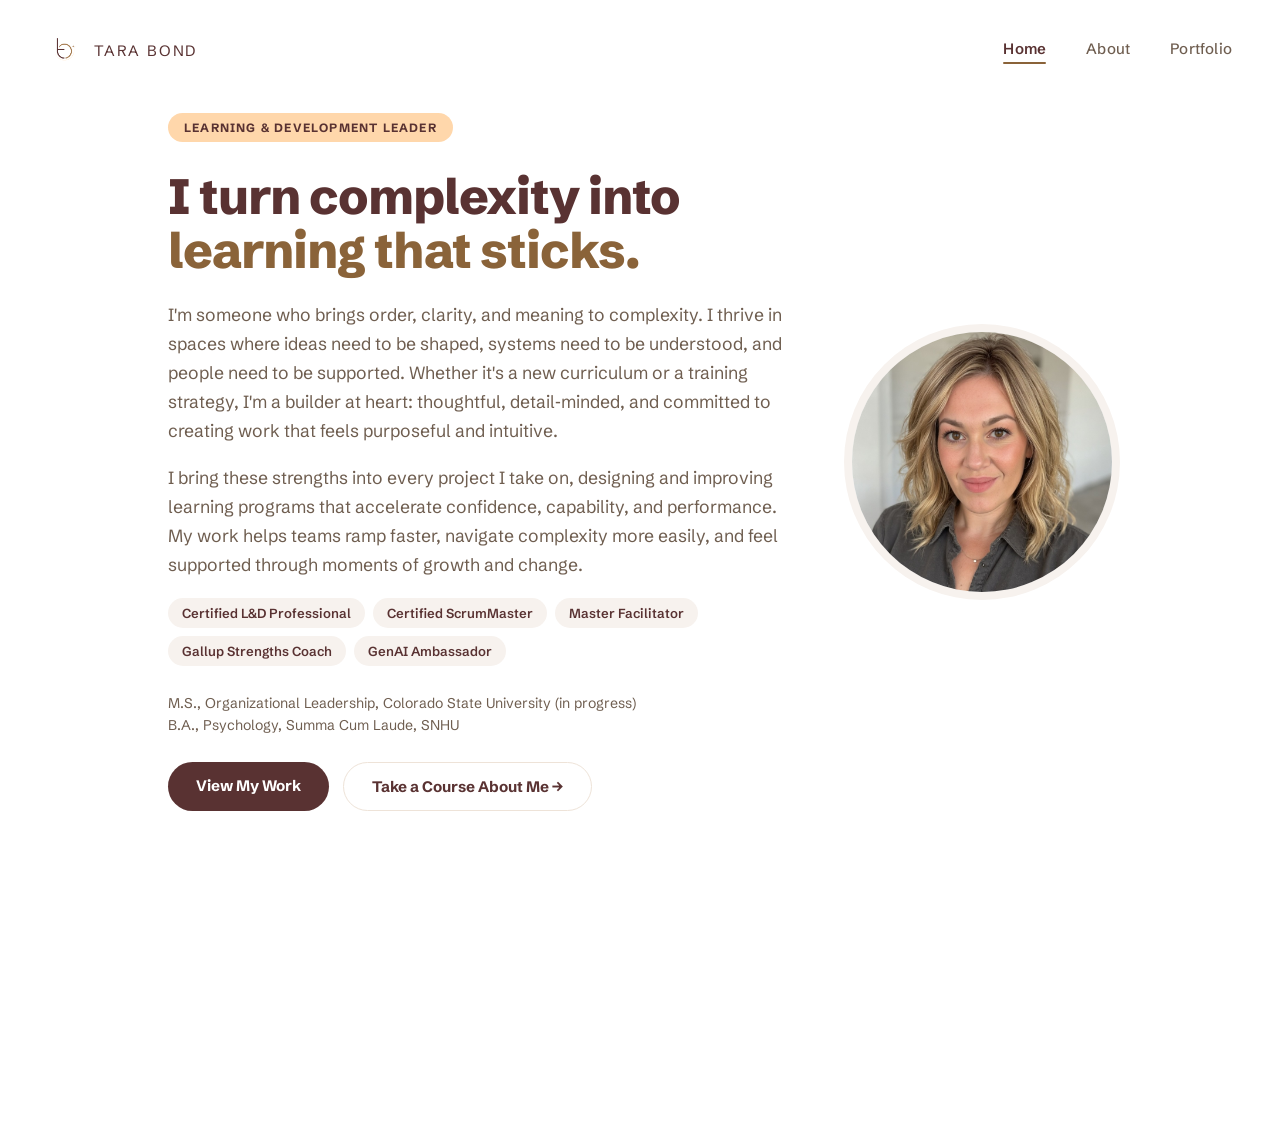
==== index.html @ bd8fede3 "Update index.html" ====
<!DOCTYPE html>
<html lang="en">
<head>
<meta charset="UTF-8">
<meta name="viewport" content="width=device-width, initial-scale=1.0">
<title>Tara Bond</title>
<meta property="og:title" content="Tara Bond — Learning & Development Leader">
<meta property="og:description" content="Portfolio site for Tara Bond, an L&D leader specializing in training management, enablement, and instructional design. Built from scratch with HTML and CSS.">
<meta property="og:image" content="https://taraneh-code.github.io/tara-headshot.jpeg">
<meta property="og:url" content="https://taraneh-code.github.io/">
<meta property="og:type" content="website">
<meta name="twitter:card" content="summary_large_image">
<meta name="twitter:title" content="Tara Bond — Learning & Development Leader">
<meta name="twitter:description" content="Portfolio site for Tara Bond, an L&D leader specializing in training management, enablement, and instructional design.">
<meta name="twitter:image" content="https://taraneh-code.github.io/tara-headshot.jpeg">
<link rel="preconnect" href="https://fonts.googleapis.com">
<link rel="preconnect" href="https://fonts.gstatic.com" crossorigin>
<link href="https://fonts.googleapis.com/css2?family=Schibsted+Grotesk:ital,wght@0,400..900;1,400..900&family=Instrument+Serif:ital@0;1&display=swap" rel="stylesheet">
<style>
  :root {
    --maroon: #593232;
    --tan: #8a6339;
    --cream: #f7f2ee;
    --blush: #ffd7ab;
    --paper: #ffffff;
    --text: #2b2320;
    --muted: #6f5e50;
    --border: #eee3d8;
  }

  * { box-sizing: border-box; }

  html, body {
    margin: 0;
    height: 100%;
    font-family: 'Schibsted Grotesk', Arial, sans-serif;
    background: var(--paper);
    color: var(--text);
    -webkit-font-smoothing: antialiased;
    overflow-x: hidden;
  }

  a { text-decoration: none; color: inherit; }

  /* Nav */
  nav {
    display: flex;
    align-items: center;
    justify-content: space-between;
    padding: 32px 48px;
  }
  nav .name {
    font-family: 'Schibsted Grotesk', Arial, sans-serif;
    font-weight: 400;
    font-size: 15px;
    letter-spacing: 1.8px;
    text-transform: uppercase;
    color: var(--maroon);
  }
  nav .links {
    display: flex;
    gap: 40px;
  }
  nav .links a {
    font-size: 15px;
    font-weight: 500;
    letter-spacing: 0.2px;
    color: var(--muted);
    position: relative;
    padding-bottom: 4px;
  }
  nav .links a.active {
    color: var(--maroon);
    font-weight: 600;
  }
  nav .links a.active::after {
    content: '';
    position: absolute;
    left: 0; right: 0; bottom: -2px;
    height: 2px;
    background: var(--tan);
    border-radius: 2px;
  }
  nav .links a:hover { color: var(--maroon); }

  @media (max-width: 640px) {
    nav { padding: 24px 24px; flex-direction: column; gap: 18px; align-items: flex-start; }
    nav .links { gap: 22px; }
  }

  /* Hero */
  main.hero {
    min-height: calc(100vh - 96px);
    display: flex;
    align-items: center;
    justify-content: center;
    gap: 64px;
    max-width: 1040px;
    margin: 0 auto;
    padding: 0 48px 80px;
  }
  .hero-text { flex: 1; max-width: 620px; }
  .hero-photo {
    flex-shrink: 0;
    width: 260px;
    height: 260px;
    border-radius: 50%;
    overflow: hidden;
    box-shadow: 0 0 0 8px var(--cream);
  }
  .hero-photo img {
    width: 100%;
    height: 100%;
    object-fit: cover;
    display: block;
  }
  main.hero .eyebrow {
    display: inline-block;
    background: var(--blush);
    color: var(--maroon);
    font-size: 12px;
    font-weight: 700;
    letter-spacing: 1.2px;
    text-transform: uppercase;
    padding: 7px 16px;
    border-radius: 30px;
    margin-bottom: 28px;
  }
  main.hero h1 {
    font-size: 3.1em;
    font-weight: 800;
    line-height: 1.1;
    letter-spacing: -1px;
    color: var(--maroon);
    margin: 0 0 22px;
  }
  main.hero h1 span {
    color: var(--tan);
  }
  main.hero p.lede {
    font-size: 1.1em;
    line-height: 1.65;
    color: var(--muted);
    margin: 0 0 18px;
  }
  main.hero p.lede:last-of-type {
    margin: 0 0 36px;
  }
  .cred-pills {
    display: flex;
    flex-wrap: wrap;
    gap: 8px;
    margin: 0 0 28px;
  }
  .cred-pill {
    background: var(--cream);
    color: var(--maroon);
    font-size: 0.82em;
    font-weight: 600;
    padding: 7px 14px;
    border-radius: 20px;
  }

  main.hero .cta-row {
    display: flex;
    gap: 14px;
    flex-wrap: wrap;
  }
  .btn {
    display: inline-block;
    padding: 14px 28px;
    border-radius: 30px;
    font-weight: 700;
    font-size: 0.95em;
    transition: opacity 0.15s, transform 0.15s;
  }
  .btn.primary {
    background: var(--maroon);
    color: white;
  }
  .btn.primary:hover { opacity: 0.88; transform: translateY(-1px); }
  .btn.secondary {
    background: transparent;
    color: var(--maroon);
    border: 1.5px solid var(--border);
  }
  .btn.secondary:hover { background: var(--cream); }

  @media (max-width: 780px) {
    main.hero { flex-direction: column-reverse; gap: 36px; padding: 40px 24px 60px; min-height: auto; }
    .hero-photo { width: 180px; height: 180px; }
    main.hero h1 { font-size: 2.3em; }
  }

  footer {
    text-align: center;
    color: var(--muted);
    font-size: 0.85em;
    padding: 24px 20px 40px;
  }
  footer a { font-weight: 600; color: var(--tan); }
  .connect-footer {
    text-align: center;
    padding: 50px 20px 20px;
  }
  .connect-footer h3 {
    font-size: 11px;
    text-transform: uppercase;
    letter-spacing: 1.6px;
    color: var(--tan);
    font-weight: 700;
    margin: 0 0 18px;
  }
  .connect-links {
    display: flex;
    justify-content: center;
    gap: 16px;
    flex-wrap: wrap;
  }
  .connect-link {
    display: inline-flex;
    align-items: center;
    gap: 8px;
    background: var(--cream);
    color: var(--maroon);
    font-size: 0.92em;
    font-weight: 600;
    padding: 10px 20px;
    border-radius: 24px;
    transition: opacity 0.15s, transform 0.15s;
  }
  .connect-link:hover { opacity: 0.85; transform: translateY(-1px); }
  .connect-link svg { flex-shrink: 0; }

  footer.credit {
    text-align: center;
    color: var(--muted);
    font-size: 0.85em;
    padding: 24px 20px 40px;
  }
  footer.credit a { font-weight: 600; color: var(--tan); }
</style>
</head>
<body>

<nav>
  <div style="display:flex; align-items:center; gap:10px;">
    <img src="logo.png" alt="Tara Bond logo" style="height:36px; width:auto; display:block;">
    <div class="name">Tara Bond</div>
  </div>
  <div class="links">
    <a href="index.html" class="active">Home</a>
    <a href="about.html">About</a>
    <a href="portfolio.html">Portfolio</a>
  </div>
</nav>

<main class="hero">
  <div class="hero-text">
    <span class="eyebrow">Learning &amp; Development Leader</span>
    <h1>I turn complexity into <span>learning that sticks.</span></h1>
    <p class="lede">I'm someone who brings order, clarity, and meaning to complexity. I thrive in spaces where ideas need to be shaped, systems need to be understood, and people need to be supported. Whether it's a new curriculum or a training strategy, I'm a builder at heart: thoughtful, detail&#8209;minded, and committed to creating work that feels purposeful and intuitive.</p>
    <p class="lede">I bring these strengths into every project I take on, designing and improving learning programs that accelerate confidence, capability, and performance. My work helps teams ramp faster, navigate complexity more easily, and feel supported through moments of growth and change.</p>
    <div class="cred-pills">
      <span class="cred-pill">Certified L&amp;D Professional</span>
      <span class="cred-pill">Certified ScrumMaster</span>
      <span class="cred-pill">Master Facilitator</span>
      <span class="cred-pill">Gallup Strengths Coach</span>
      <span class="cred-pill">GenAI Ambassador</span>
    </div>
    <p style="font-size: 0.88em; color: var(--muted); margin: 0 0 4px;">M.S., Organizational Leadership, Colorado State University (in progress)</p>
    <p style="font-size: 0.88em; color: var(--muted); margin: 0 0 28px;">B.A., Psychology, Summa Cum Laude, SNHU</p>
    <div class="cta-row">
      <a href="portfolio.html" class="btn primary">View My Work</a>
      <a href="about.html" class="btn secondary">Take a Course About Me →</a>
    </div>
  </div>
  <div class="hero-photo">
    <img src="tara-headshot.jpeg" alt="Tara Bond">
  </div>
</main>

<div class="connect-footer">
  <h3>Let's Connect</h3>
  <div class="connect-links">
    <a href="https://www.linkedin.com/in/taraneh-tara-bond" target="_blank" class="connect-link">
      <svg width="16" height="16" viewBox="0 0 24 24" fill="currentColor"><path d="M20.45 20.45h-3.55v-5.57c0-1.33-.02-3.03-1.85-3.03-1.85 0-2.14 1.45-2.14 2.94v5.66H9.36V9h3.41v1.56h.05c.47-.9 1.63-1.85 3.36-1.85 3.6 0 4.27 2.37 4.27 5.45v6.29zM5.34 7.43a2.06 2.06 0 1 1 0-4.12 2.06 2.06 0 0 1 0 4.12zM7.12 20.45H3.56V9h3.56v11.45z"/></svg>
      LinkedIn
    </a>
    <a href="mailto:bondtaraneh@gmail.com" class="connect-link">
      <svg width="16" height="16" viewBox="0 0 24 24" fill="currentColor"><path d="M2 5.5A2.5 2.5 0 0 1 4.5 3h15A2.5 2.5 0 0 1 22 5.5v13a2.5 2.5 0 0 1-2.5 2.5h-15A2.5 2.5 0 0 1 2 18.5v-13zm2.2.3 7.8 6.1 7.8-6.1H4.2zM20 7.4l-8 6.27L4 7.4v11.1c0 .28.22.5.5.5h15c.28 0 .5-.22.5-.5V7.4z"/></svg>
      Email
    </a>
  </div>
</div>

<footer class="credit">
  Built from scratch with HTML &amp; CSS &nbsp;·&nbsp; <a href="https://github.com/taraneh-code" target="_blank">View source on GitHub</a>
</footer>

</body>
</html>
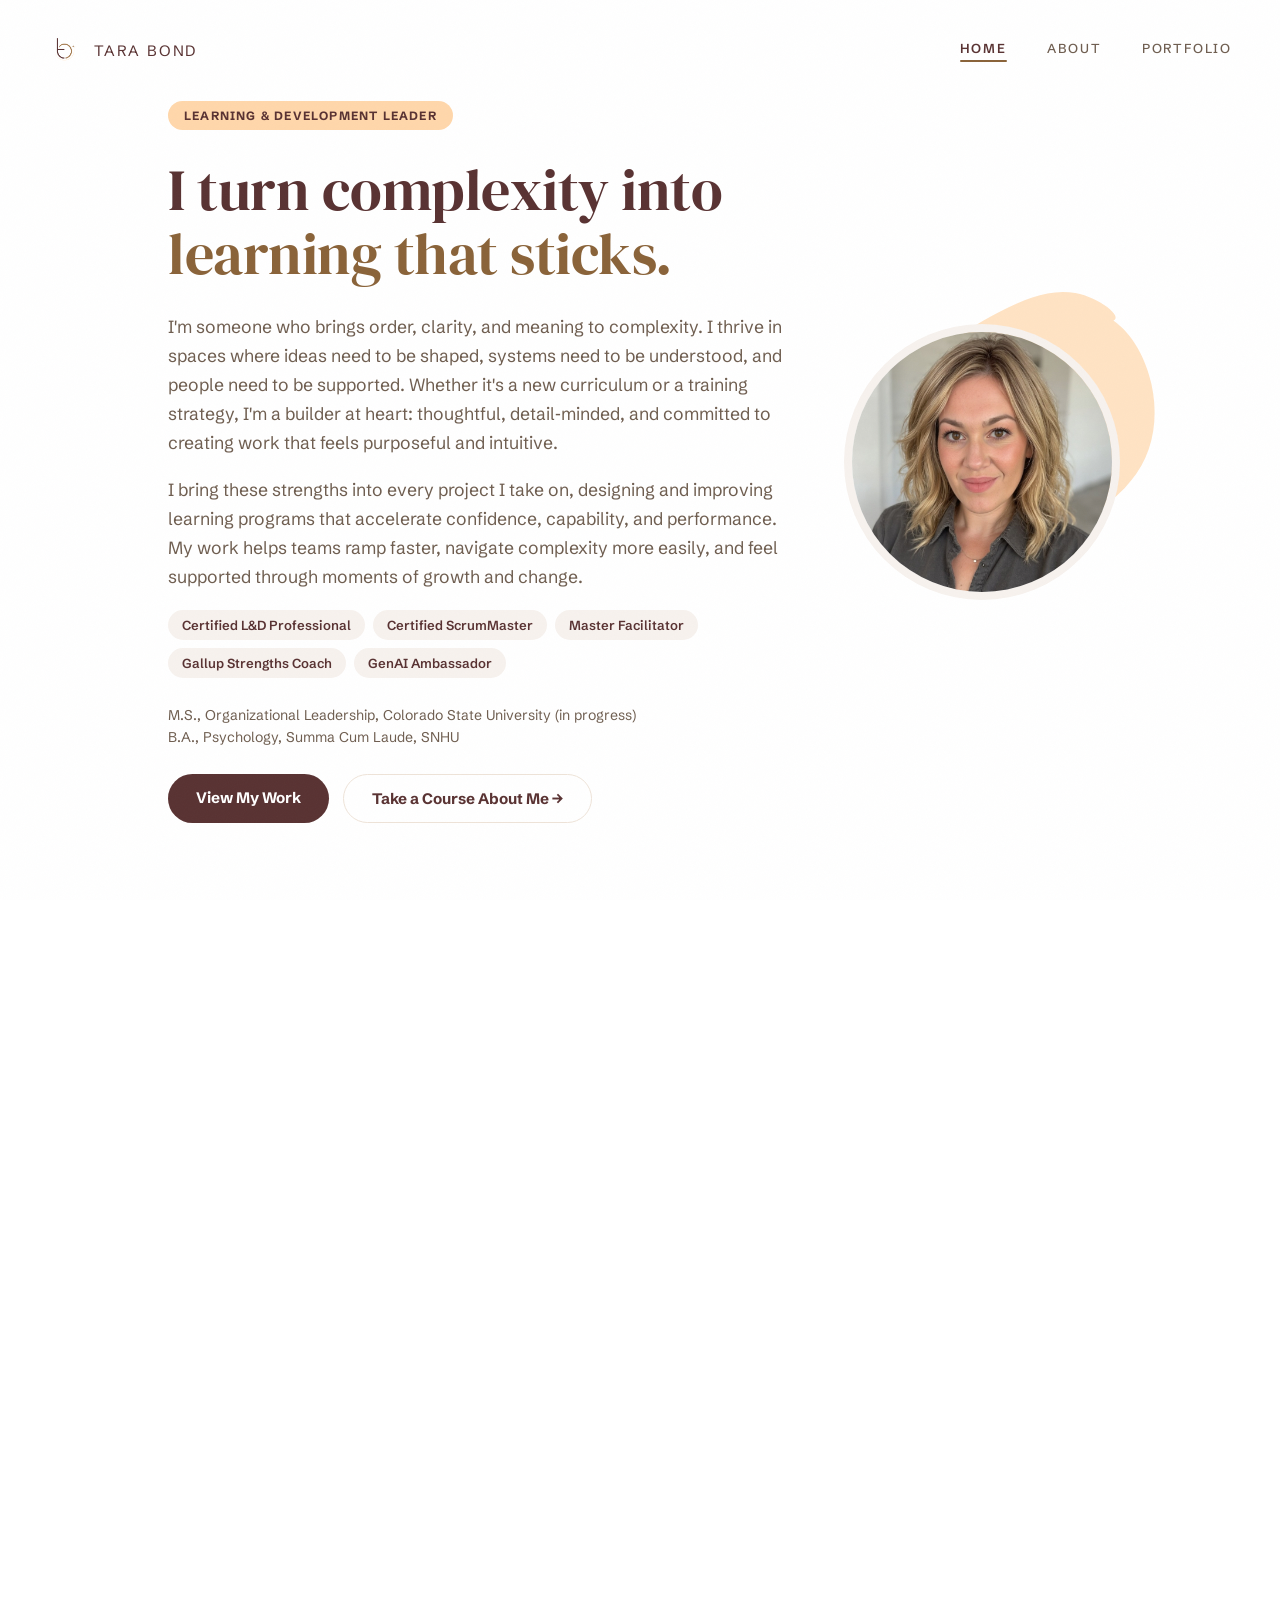
==== commit fc08fc6a: "Update index.html" ====
--- a/index.html
+++ b/index.html
@@ -3,6 +3,8 @@
 <head>
 <meta charset="UTF-8">
 <meta name="viewport" content="width=device-width, initial-scale=1.0">
+<link rel="icon" type="image/png" href="logo.png">
+<meta name="theme-color" content="#593232">
 <title>Tara Bond</title>
 <meta property="og:title" content="Tara Bond — Learning & Development Leader">
 <meta property="og:description" content="Portfolio site for Tara Bond, an L&D leader specializing in training management, enablement, and instructional design. Built from scratch with HTML and CSS.">
@@ -15,7 +17,7 @@
 <meta name="twitter:image" content="https://taraneh-code.github.io/tara-headshot.jpeg">
 <link rel="preconnect" href="https://fonts.googleapis.com">
 <link rel="preconnect" href="https://fonts.gstatic.com" crossorigin>
-<link href="https://fonts.googleapis.com/css2?family=Schibsted+Grotesk:ital,wght@0,400..900;1,400..900&family=Instrument+Serif:ital@0;1&display=swap" rel="stylesheet">
+<link href="https://fonts.googleapis.com/css2?family=Schibsted+Grotesk:ital,wght@0,400..900;1,400..900&family=DM+Serif+Display:ital@0;1&family=Lora:ital,wght@0,400..700;1,400..700&display=swap" rel="stylesheet">
 <style>
   :root {
     --maroon: #593232;
@@ -42,6 +44,51 @@
 
   a { text-decoration: none; color: inherit; }
 
+  ::selection {
+    background: var(--blush);
+    color: var(--maroon);
+  }
+
+  ::-webkit-scrollbar { width: 10px; }
+  ::-webkit-scrollbar-track { background: var(--cream); }
+  ::-webkit-scrollbar-thumb { background: var(--tan); border-radius: 10px; border: 2px solid var(--cream); }
+  * { scrollbar-color: var(--tan) var(--cream); scrollbar-width: thin; }
+
+  body::before {
+    content: '';
+    position: fixed;
+    inset: 0;
+    pointer-events: none;
+    z-index: 9999;
+    opacity: 0.025;
+    background-image: url("data:image/svg+xml,%3Csvg xmlns='http://www.w3.org/2000/svg' width='120' height='120'%3E%3Cfilter id='n'%3E%3CfeTurbulence type='fractalNoise' baseFrequency='0.9' numOctaves='2' stitchTiles='stitch'/%3E%3C/filter%3E%3Crect width='100%25' height='100%25' filter='url(%23n)'/%3E%3C/svg%3E");
+  }
+
+  @keyframes fadeUpIn {
+    from { opacity: 0; transform: translateY(14px); }
+    to { opacity: 1; transform: translateY(0); }
+  }
+  .stagger-1, .stagger-2, .stagger-3, .stagger-4, .stagger-5, .stagger-6 {
+    opacity: 0;
+    animation: fadeUpIn 0.7s ease forwards;
+  }
+  .stagger-1 { animation-delay: 0.05s; }
+  .stagger-2 { animation-delay: 0.15s; }
+  .stagger-3 { animation-delay: 0.25s; }
+  .stagger-4 { animation-delay: 0.35s; }
+  .stagger-5 { animation-delay: 0.45s; }
+  .stagger-6 { animation-delay: 0.3s; }
+
+  .reveal {
+    opacity: 0;
+    transform: translateY(16px);
+    transition: opacity 0.7s ease, transform 0.7s ease;
+  }
+  .reveal.visible {
+    opacity: 1;
+    transform: translateY(0);
+  }
+
   /* Nav */
   nav {
     display: flex;
@@ -62,9 +109,10 @@
     gap: 40px;
   }
   nav .links a {
-    font-size: 15px;
+    font-size: 13px;
     font-weight: 500;
-    letter-spacing: 0.2px;
+    letter-spacing: 1.8px;
+    text-transform: uppercase;
     color: var(--muted);
     position: relative;
     padding-bottom: 4px;
@@ -99,14 +147,29 @@
     margin: 0 auto;
     padding: 0 48px 80px;
   }
-  .hero-text { flex: 1; max-width: 620px; }
-  .hero-photo {
+  .hero-text { flex: 1; max-width: 660px; }
+  .hero-photo-wrap {
+    position: relative;
     flex-shrink: 0;
     width: 260px;
     height: 260px;
+  }
+  .hero-photo-blob {
+    position: absolute;
+    top: -70px;
+    right: -90px;
+    width: 320px;
+    height: 320px;
+    z-index: 0;
+  }
+  .hero-photo {
+    position: relative;
+    width: 100%;
+    height: 100%;
     border-radius: 50%;
     overflow: hidden;
     box-shadow: 0 0 0 8px var(--cream);
+    z-index: 1;
   }
   .hero-photo img {
     width: 100%;
@@ -127,15 +190,21 @@
     margin-bottom: 28px;
   }
   main.hero h1 {
-    font-size: 3.1em;
-    font-weight: 800;
-    line-height: 1.1;
-    letter-spacing: -1px;
-    color: var(--maroon);
-    margin: 0 0 22px;
+    font-family: 'DM Serif Display', Georgia, serif;
+    font-size: 3.6em;
+    font-weight: 400;
+    line-height: 1.12;
+    letter-spacing: -0.5px;
+    color: var(--maroon);
+    margin: 0 0 26px;
+    white-space: normal;
   }
   main.hero h1 span {
     color: var(--tan);
+  }
+  main.hero h1 .nowrap-line {
+    white-space: nowrap;
+    color: var(--maroon);
   }
   main.hero p.lede {
     font-size: 1.1em;
@@ -188,8 +257,10 @@
 
   @media (max-width: 780px) {
     main.hero { flex-direction: column-reverse; gap: 36px; padding: 40px 24px 60px; min-height: auto; }
-    .hero-photo { width: 180px; height: 180px; }
-    main.hero h1 { font-size: 2.3em; }
+    .hero-photo-wrap { width: 180px; height: 180px; }
+    .hero-photo-blob { width: 200px; height: 200px; top: -40px; right: -50px; }
+    main.hero h1 { font-size: 2.4em; }
+    main.hero h1 .nowrap-line { white-space: normal; }
   }
 
   footer {
@@ -199,11 +270,114 @@
     padding: 24px 20px 40px;
   }
   footer a { font-weight: 600; color: var(--tan); }
+  .testimonials {
+    max-width: 620px;
+    margin: 0 auto;
+    padding: 50px 32px 90px;
+    text-align: center;
+    position: relative;
+  }
+  .t-bg-blob {
+    position: absolute;
+    width: 260px;
+    height: 260px;
+    top: -20px;
+    left: -40px;
+    z-index: 0;
+    transition: width 0.5s ease, height 0.5s ease, top 0.5s ease, left 0.5s ease, transform 0.5s ease;
+  }
+  .t-bg-blob path {
+    transition: fill 0.5s ease, opacity 0.5s ease;
+  }
+  .t-panel {
+    position: relative;
+    background: var(--paper);
+    border-radius: 20px;
+    padding: 56px 48px;
+    box-shadow: 0 16px 40px rgba(89, 50, 50, 0.14), 0 4px 12px rgba(89, 50, 50, 0.08);
+    transform: rotate(-1.2deg);
+    transition: transform 0.5s ease;
+    z-index: 1;
+  }
+  .t-sparkle {
+    position: absolute;
+    width: 26px;
+    height: 26px;
+  }
+  .t-sparkle.tl { top: 20px; left: 24px; }
+  .t-sparkle.br { bottom: 20px; right: 24px; }
+  .testimonials .kicker-t {
+    font-family: 'DM Serif Display', Georgia, serif;
+    font-style: italic;
+    font-size: 1.7em;
+    color: var(--maroon);
+    font-weight: 400;
+    margin: 0 0 22px;
+  }
+  .t-quote {
+    font-family: 'Schibsted Grotesk', Arial, sans-serif;
+    font-style: normal;
+    font-weight: 400;
+    font-size: 1.08em;
+    line-height: 1.7;
+    color: var(--text);
+    margin: 0 0 30px;
+  }
+  .t-name-badge {
+    display: inline-block;
+    border: 1.5px solid var(--tan);
+    border-radius: 30px;
+    padding: 9px 24px;
+  }
+  .t-name {
+    font-family: 'DM Serif Display', Georgia, serif;
+    font-style: italic;
+    font-size: 1.05em;
+    color: var(--maroon);
+  }
+  .t-role {
+    display: block;
+    color: var(--muted);
+    font-size: 0.76em;
+    font-family: 'Schibsted Grotesk', Arial, sans-serif;
+    font-style: normal;
+    margin-top: 1px;
+  }
+  .t-nav {
+    display: flex;
+    align-items: center;
+    justify-content: center;
+    gap: 28px;
+    margin-top: 26px;
+  }
+  .t-arrow {
+    background: none;
+    border: none;
+    color: var(--muted);
+    cursor: pointer;
+    font-size: 0.85em;
+    font-weight: 600;
+    font-family: 'Schibsted Grotesk', Arial, sans-serif;
+    letter-spacing: 0.4px;
+    transition: color 0.15s;
+    padding: 4px 0;
+  }
+  .t-arrow:hover { color: var(--maroon); }
+
+  @media (max-width: 700px) {
+    .testimonials { padding: 20px 24px 50px; }
+    .t-panel { padding: 44px 24px; }
+    .t-bg-blob { width: 180px; height: 180px; top: -10px; left: -20px; }
+    .kicker-t { font-size: 1.4em; }
+    .t-quote { font-size: 1em; }
+    .t-sparkle { width: 18px; height: 18px; }
+  }
+
   .connect-footer {
     text-align: center;
     padding: 50px 20px 20px;
   }
-  .connect-footer h3 {
+  .connect-footer h2 {
     font-size: 11px;
     text-transform: uppercase;
     letter-spacing: 1.6px;
@@ -257,31 +431,61 @@
 
 <main class="hero">
   <div class="hero-text">
-    <span class="eyebrow">Learning &amp; Development Leader</span>
-    <h1>I turn complexity into <span>learning that sticks.</span></h1>
-    <p class="lede">I'm someone who brings order, clarity, and meaning to complexity. I thrive in spaces where ideas need to be shaped, systems need to be understood, and people need to be supported. Whether it's a new curriculum or a training strategy, I'm a builder at heart: thoughtful, detail&#8209;minded, and committed to creating work that feels purposeful and intuitive.</p>
-    <p class="lede">I bring these strengths into every project I take on, designing and improving learning programs that accelerate confidence, capability, and performance. My work helps teams ramp faster, navigate complexity more easily, and feel supported through moments of growth and change.</p>
-    <div class="cred-pills">
+    <span class="eyebrow stagger-1">Learning &amp; Development Leader</span>
+    <h1 class="stagger-2"><span class="nowrap-line">I turn complexity into</span><br><span>learning that sticks.</span></h1>
+    <p class="lede stagger-3">I'm someone who brings order, clarity, and meaning to complexity. I thrive in spaces where ideas need to be shaped, systems need to be understood, and people need to be supported. Whether it's a new curriculum or a training strategy, I'm a builder at heart: thoughtful, detail&#8209;minded, and committed to creating work that feels purposeful and intuitive.</p>
+    <p class="lede" style="opacity:0; animation: fadeUpIn 0.7s ease forwards; animation-delay: 0.32s;">I bring these strengths into every project I take on, designing and improving learning programs that accelerate confidence, capability, and performance. My work helps teams ramp faster, navigate complexity more easily, and feel supported through moments of growth and change.</p>
+    <div class="cred-pills stagger-4">
       <span class="cred-pill">Certified L&amp;D Professional</span>
       <span class="cred-pill">Certified ScrumMaster</span>
       <span class="cred-pill">Master Facilitator</span>
       <span class="cred-pill">Gallup Strengths Coach</span>
       <span class="cred-pill">GenAI Ambassador</span>
     </div>
-    <p style="font-size: 0.88em; color: var(--muted); margin: 0 0 4px;">M.S., Organizational Leadership, Colorado State University (in progress)</p>
-    <p style="font-size: 0.88em; color: var(--muted); margin: 0 0 28px;">B.A., Psychology, Summa Cum Laude, SNHU</p>
-    <div class="cta-row">
+    <p class="stagger-4" style="font-size: 0.88em; color: var(--muted); margin: 0 0 4px;">M.S., Organizational Leadership, Colorado State University (in progress)</p>
+    <p class="stagger-4" style="font-size: 0.88em; color: var(--muted); margin: 0 0 28px;">B.A., Psychology, Summa Cum Laude, SNHU</p>
+    <div class="cta-row stagger-5">
       <a href="portfolio.html" class="btn primary">View My Work</a>
       <a href="about.html" class="btn secondary">Take a Course About Me →</a>
     </div>
   </div>
-  <div class="hero-photo">
-    <img src="tara-headshot.jpeg" alt="Tara Bond">
+  <div class="hero-photo-wrap stagger-6">
+    <svg class="hero-photo-blob" viewBox="0 0 200 200" xmlns="http://www.w3.org/2000/svg">
+      <path fill="#ffd7ab" opacity="0.7" d="M44.6,-63.4C56.9,-54.7,64.9,-39.5,68.4,-23.7C71.9,-7.9,70.9,8.5,64.6,22.4C58.3,36.3,46.7,47.7,33.1,56.8C19.5,65.9,3.9,72.7,-12.8,73.2C-29.5,73.7,-47.3,67.9,-58.9,56.1C-70.5,44.3,-75.9,26.5,-76.8,8.9C-77.7,-8.7,-74.1,-26.1,-64.8,-39.4C-55.5,-52.7,-40.5,-61.9,-25.2,-69.6C-9.9,-77.3,5.7,-83.5,20.9,-80.6C36.1,-77.7,50.9,-65.7,44.6,-63.4Z" transform="translate(100 100)"/>
+    </svg>
+    <div class="hero-photo">
+      <img src="tara-headshot.jpeg" alt="Tara Bond">
+    </div>
   </div>
 </main>
 
-<div class="connect-footer">
-  <h3>Let's Connect</h3>
+<div class="testimonials reveal">
+  <svg class="t-bg-blob" id="t-blob-svg" viewBox="0 0 200 200" xmlns="http://www.w3.org/2000/svg">
+    <path id="t-blob-path" fill="#a67d51" opacity="0.3" d="M39.5,-56.3C51.3,-49.1,60.8,-37.6,65.6,-24.2C70.4,-10.8,70.5,4.5,65.9,18.1C61.3,31.7,52,43.6,40.1,52.4C28.2,61.2,13.7,66.9,-1.8,69.6C-17.3,72.3,-34.6,72,-47.8,64.1C-61,56.2,-70.1,40.7,-74.2,24.1C-78.3,7.5,-77.4,-10.2,-70.6,-24.8C-63.8,-39.4,-51.1,-50.9,-37.4,-58.1C-23.7,-65.3,-8.9,-68.2,3.9,-73.9C16.7,-79.6,27.7,-63.5,39.5,-56.3Z" transform="translate(100 100)"/>
+  </svg>
+  <div class="t-panel" id="t-panel">
+    <svg class="t-sparkle tl" viewBox="0 0 26 26" fill="none" xmlns="http://www.w3.org/2000/svg">
+      <path d="M13 0 L15.5 10.5 L26 13 L15.5 15.5 L13 26 L10.5 15.5 L0 13 L10.5 10.5 Z" fill="#593232"/>
+    </svg>
+    <svg class="t-sparkle br" viewBox="0 0 26 26" fill="none" xmlns="http://www.w3.org/2000/svg">
+      <path d="M13 0 L15.5 10.5 L26 13 L15.5 15.5 L13 26 L10.5 15.5 L0 13 L10.5 10.5 Z" fill="#593232"/>
+    </svg>
+    <div class="kicker-t">Kind Words</div>
+    <p class="t-quote" id="t-quote">"Her needs assessment work is the strongest I have seen. Her commitment to evidence results in learning experiences that are engaging, relevant, and effective. Tara's anchor will always be the learner."</p>
+    <div class="t-name-badge">
+      <span class="t-name" id="t-name">Chelsea Taylor
+        <span class="t-role" id="t-role">Director @ Visa</span>
+      </span>
+    </div>
+    <div class="t-nav">
+      <button class="t-arrow" onclick="prevT()">← Previous</button>
+      <button class="t-arrow" onclick="nextT()">Next →</button>
+    </div>
+  </div>
+</div>
+
+<div class="connect-footer reveal">
+  <h2>Let's Connect</h2>
   <div class="connect-links">
     <a href="https://www.linkedin.com/in/taraneh-tara-bond" target="_blank" class="connect-link">
       <svg width="16" height="16" viewBox="0 0 24 24" fill="currentColor"><path d="M20.45 20.45h-3.55v-5.57c0-1.33-.02-3.03-1.85-3.03-1.85 0-2.14 1.45-2.14 2.94v5.66H9.36V9h3.41v1.56h.05c.47-.9 1.63-1.85 3.36-1.85 3.6 0 4.27 2.37 4.27 5.45v6.29zM5.34 7.43a2.06 2.06 0 1 1 0-4.12 2.06 2.06 0 0 1 0 4.12zM7.12 20.45H3.56V9h3.56v11.45z"/></svg>
@@ -298,5 +502,115 @@
   Built from scratch with HTML &amp; CSS &nbsp;·&nbsp; <a href="https://github.com/taraneh-code" target="_blank">View source on GitHub</a>
 </footer>
 
+<script>
+  const testimonials = [
+    {
+      quote: "Her needs assessment work is the strongest I have seen. Her commitment to evidence results in learning experiences that are engaging, relevant, and effective. Tara's anchor will always be the learner.",
+      name: "Chelsea Taylor",
+      role: "Director @ Visa",
+      blobColor: "#a67d51",
+      blobOpacity: 0.3,
+      blobSize: 260,
+      blobTop: -20,
+      blobLeft: -40,
+      blobRotate: 0,
+      blobPath: "M39.5,-56.3C51.3,-49.1,60.8,-37.6,65.6,-24.2C70.4,-10.8,70.5,4.5,65.9,18.1C61.3,31.7,52,43.6,40.1,52.4C28.2,61.2,13.7,66.9,-1.8,69.6C-17.3,72.3,-34.6,72,-47.8,64.1C-61,56.2,-70.1,40.7,-74.2,24.1C-78.3,7.5,-77.4,-10.2,-70.6,-24.8C-63.8,-39.4,-51.1,-50.9,-37.4,-58.1C-23.7,-65.3,-8.9,-68.2,3.9,-73.9C16.7,-79.6,27.7,-63.5,39.5,-56.3Z"
+    },
+    {
+      quote: "She does not just talk about innovation; she builds it. Whether leveraging tools like Perplexity to sharpen learning objectives or building persona chatbots to scale onboarding, she constantly finds pragmatic ways to modernize how we deliver enablement.",
+      name: "Nathan D McClure",
+      role: "Technical Enablement Architect, AI Strategy @ Visa",
+      blobColor: "#ffd7ab",
+      blobOpacity: 0.55,
+      blobSize: 320,
+      blobTop: -50,
+      blobLeft: -70,
+      blobRotate: 25,
+      blobPath: "M44.6,-63.4C56.9,-54.7,64.9,-39.5,68.4,-23.7C71.9,-7.9,70.9,8.5,64.6,22.4C58.3,36.3,46.7,47.7,33.1,56.8C19.5,65.9,3.9,72.7,-12.8,73.2C-29.5,73.7,-47.3,67.9,-58.9,56.1C-70.5,44.3,-75.9,26.5,-76.8,8.9C-77.7,-8.7,-74.1,-26.1,-64.8,-39.4C-55.5,-52.7,-40.5,-61.9,-25.2,-69.6C-9.9,-77.3,5.7,-83.5,20.9,-80.6C36.1,-77.7,50.9,-65.7,44.6,-63.4Z"
+    },
+    {
+      quote: "She has a unique ability to see situations from multiple perspectives, whether partnering with stakeholders or supporting learners, which allows her to create solutions that truly resonate.",
+      name: "Lani Fissore",
+      role: "Onboarding Architect (former manager @ Redfin)",
+      blobColor: "#593232",
+      blobOpacity: 0.12,
+      blobSize: 220,
+      blobTop: -10,
+      blobLeft: -30,
+      blobRotate: -15,
+      blobPath: "M48.2,-58.8C61.4,-49.3,70.2,-33.6,73.1,-16.9C76,-0.2,73,17.5,64.4,31.9C55.8,46.3,41.6,57.4,25.7,64.1C9.8,70.8,-7.8,73.1,-24.1,68.8C-40.4,64.5,-55.4,53.6,-64.8,39C-74.2,24.4,-78,6.1,-75.2,-11.1C-72.4,-28.3,-63,-44.4,-49.7,-53.9C-36.4,-63.4,-19.2,-66.3,-1.2,-64.6C16.8,-62.9,35,-68.3,48.2,-58.8Z"
+    },
+    {
+      quote: "She's direct, learner-centric, and deeply committed to creating inclusive, meaningful experiences for others. She's not afraid to challenge perspectives, including her own.",
+      name: "Amber Laidman",
+      role: "Learning Experience Architect @ Visa",
+      blobColor: "#a67d51",
+      blobOpacity: 0.28,
+      blobSize: 300,
+      blobTop: -60,
+      blobLeft: -20,
+      blobRotate: 40,
+      blobPath: "M42.1,-54.2C53.7,-47.6,61.6,-34.4,65.9,-19.9C70.2,-5.4,70.9,10.4,65.6,24.3C60.3,38.2,49,50.2,35.4,58.1C21.8,66,7.9,69.8,-6.6,69.4C-21.1,69,-42.2,64.4,-56.6,53.1C-71,41.8,-78.7,23.8,-79.4,5.3C-80.1,-13.2,-73.8,-32.2,-61.6,-45.3C-49.4,-58.4,-31.3,-65.6,-13.6,-67.1C4.1,-68.6,20.5,-64.4,42.1,-54.2Z"
+    },
+    {
+      quote: "Taraneh is one of the best trainers I've had. She cares deeply that you learn and that you succeed.",
+      name: "Christine Teixeira Pinto",
+      role: "Sales Professional (trained @ Redfin)",
+      blobColor: "#ffd7ab",
+      blobOpacity: 0.6,
+      blobSize: 240,
+      blobTop: -30,
+      blobLeft: -50,
+      blobRotate: -30,
+      blobPath: "M39.9,-50.6C50.4,-42.3,57,-29.2,61.4,-14.8C65.8,-0.4,68,14.3,63.3,26.7C58.6,39.1,47,49.2,33.8,56.5C20.6,63.8,5.8,68.3,-9.6,68.9C-25,69.5,-41,66.2,-52.7,56.7C-64.4,47.2,-71.8,31.5,-74.5,14.9C-77.2,-1.7,-75.2,-19.2,-67.1,-33.2C-59,-47.2,-44.8,-57.7,-30.2,-64.9C-15.6,-72.1,-0.6,-76,12.1,-73.1C24.8,-70.2,29.4,-58.9,39.9,-50.6Z"
+    }
+  ];
+
+  let tIndex = 0;
+  let tTimer;
+
+  function renderT() {
+    const t = testimonials[tIndex];
+    document.getElementById('t-quote').textContent = '"' + t.quote + '"';
+    document.getElementById('t-name').firstChild.textContent = t.name + ' ';
+    document.getElementById('t-role').textContent = t.role;
+
+    const blobSvg = document.getElementById('t-blob-svg');
+    blobSvg.style.width = t.blobSize + 'px';
+    blobSvg.style.height = t.blobSize + 'px';
+    blobSvg.style.top = t.blobTop + 'px';
+    blobSvg.style.left = t.blobLeft + 'px';
+    blobSvg.style.transform = 'rotate(' + t.blobRotate + 'deg)';
+
+    const blobPath = document.getElementById('t-blob-path');
+    blobPath.setAttribute('d', t.blobPath);
+    blobPath.setAttribute('fill', t.blobColor);
+    blobPath.setAttribute('opacity', t.blobOpacity);
+  }
+
+  function nextT() { tIndex = (tIndex + 1) % testimonials.length; renderT(); resetTimer(); }
+  function prevT() { tIndex = (tIndex - 1 + testimonials.length) % testimonials.length; renderT(); resetTimer(); }
+  function resetTimer() {
+    clearInterval(tTimer);
+    tTimer = setInterval(nextT, 7000);
+  }
+
+  renderT();
+  resetTimer();
+
+  const revealObserver = new IntersectionObserver((entries) => {
+    entries.forEach(entry => {
+      if (entry.isIntersecting) {
+        entry.target.classList.add('visible');
+        revealObserver.unobserve(entry.target);
+      }
+    });
+  }, { threshold: 0.15 });
+  document.querySelectorAll('.reveal').forEach(el => revealObserver.observe(el));
+
+  console.log('%cHey, curious minds welcome.', 'color:#593232; font-size:16px; font-weight:bold;');
+  console.log('%cThis whole site is hand-coded HTML, CSS, and JS — no framework, no build step. View source, poke around, or say hi: bondtaraneh@gmail.com', 'color:#8a6339; font-size:13px;');
+</script>
+
 </body>
 </html>
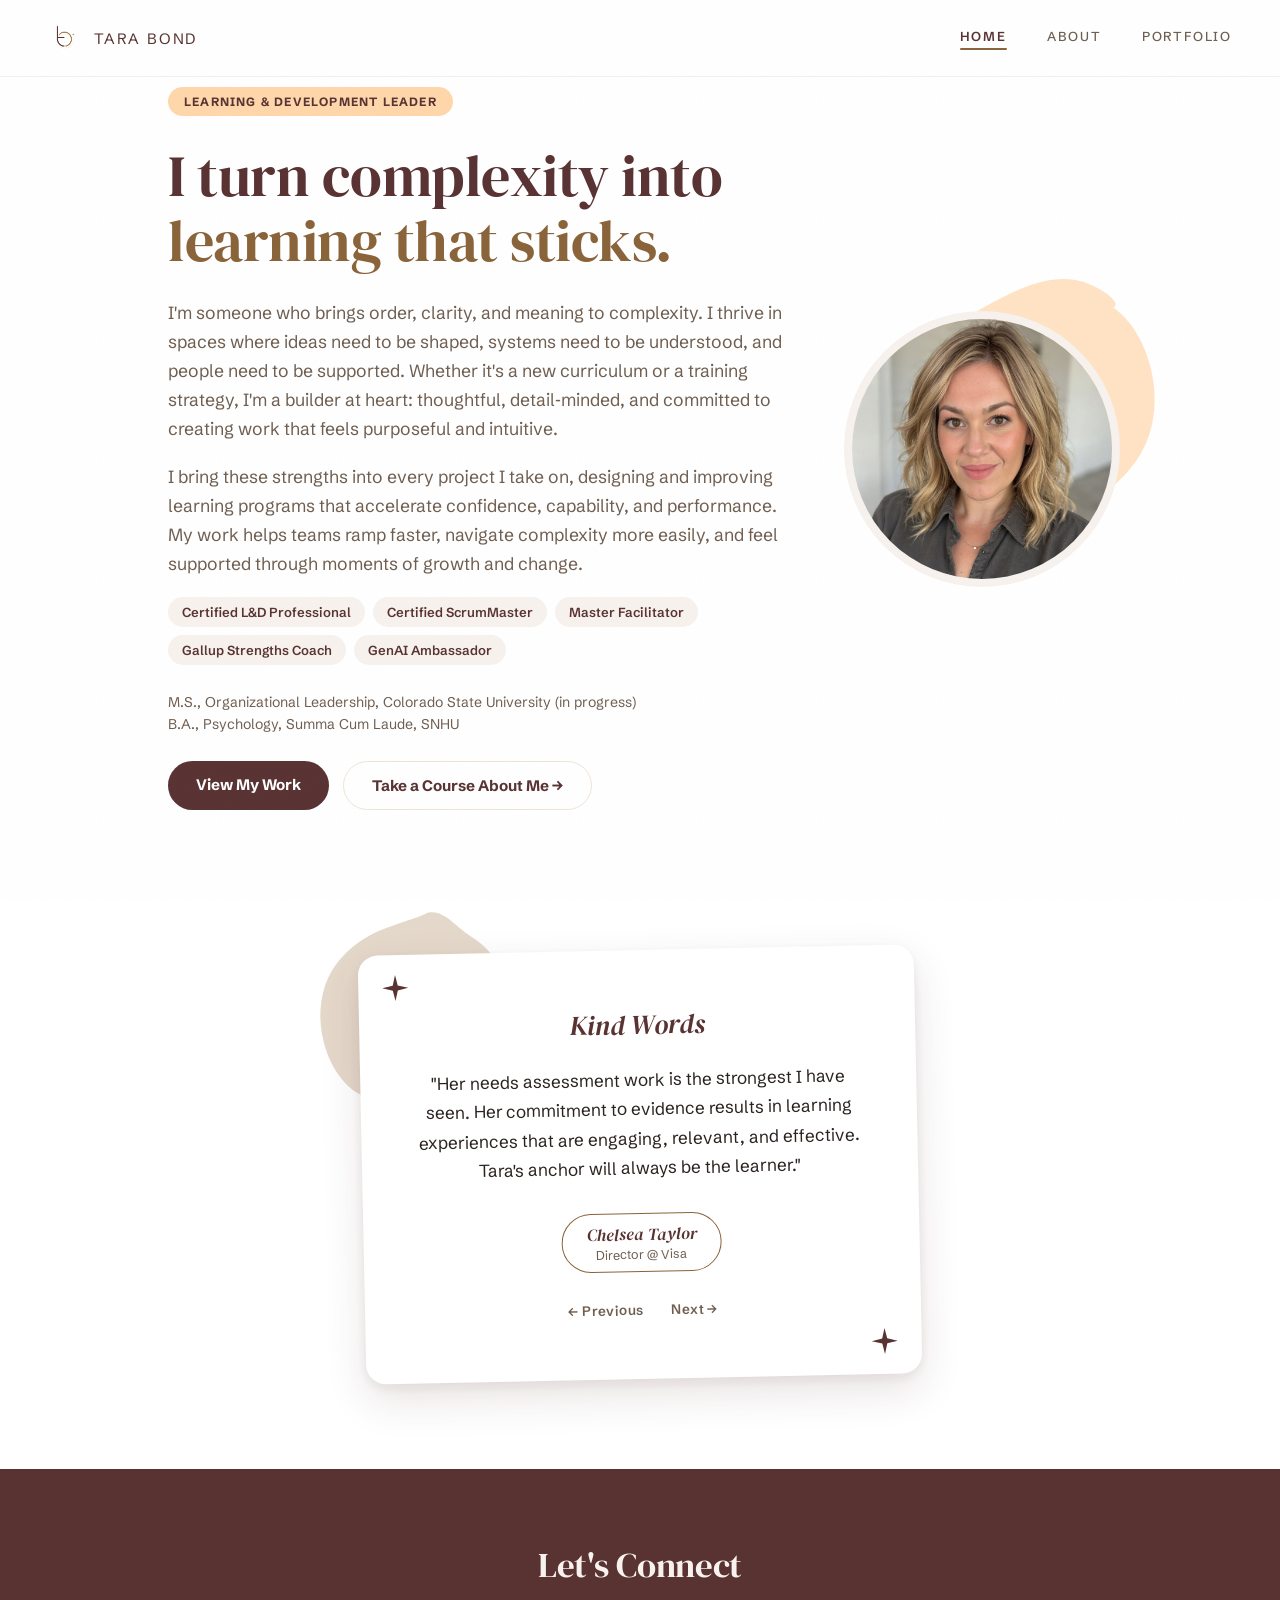
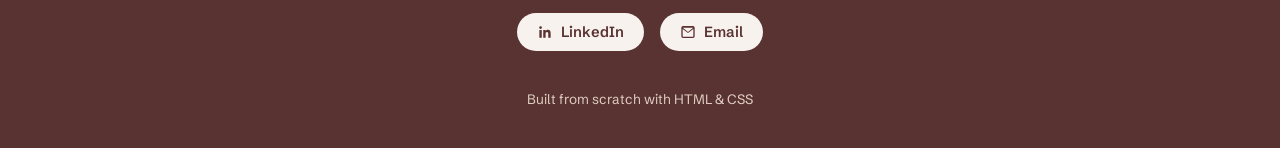
==== commit ba94b8c9: "Update index.html" ====
--- a/index.html
+++ b/index.html
@@ -8,13 +8,16 @@
 <title>Tara Bond</title>
 <meta property="og:title" content="Tara Bond — Learning & Development Leader">
 <meta property="og:description" content="Portfolio site for Tara Bond, an L&D leader specializing in training management, enablement, and instructional design. Built from scratch with HTML and CSS.">
-<meta property="og:image" content="https://taraneh-code.github.io/tara-headshot.jpeg">
+<meta property="og:image" content="https://taraneh-code.github.io/share-image.png">
+<meta property="og:image:width" content="1200">
+<meta property="og:image:height" content="630">
+<meta property="og:image:alt" content="Tara Bond: I turn complexity into learning that sticks.">
 <meta property="og:url" content="https://taraneh-code.github.io/">
 <meta property="og:type" content="website">
 <meta name="twitter:card" content="summary_large_image">
 <meta name="twitter:title" content="Tara Bond — Learning & Development Leader">
 <meta name="twitter:description" content="Portfolio site for Tara Bond, an L&D leader specializing in training management, enablement, and instructional design.">
-<meta name="twitter:image" content="https://taraneh-code.github.io/tara-headshot.jpeg">
+<meta name="twitter:image" content="https://taraneh-code.github.io/share-image.png">
 <link rel="preconnect" href="https://fonts.googleapis.com">
 <link rel="preconnect" href="https://fonts.gstatic.com" crossorigin>
 <link href="https://fonts.googleapis.com/css2?family=Schibsted+Grotesk:ital,wght@0,400..900;1,400..900&family=DM+Serif+Display:ital@0;1&family=Lora:ital,wght@0,400..700;1,400..700&display=swap" rel="stylesheet">
@@ -40,6 +43,7 @@
     color: var(--text);
     -webkit-font-smoothing: antialiased;
     overflow-x: hidden;
+    overflow-x: clip; /* clip (unlike hidden) keeps the sticky nav working */
   }
 
   a { text-decoration: none; color: inherit; }
@@ -94,7 +98,15 @@
     display: flex;
     align-items: center;
     justify-content: space-between;
-    padding: 32px 48px;
+    padding: 20px 48px;
+    /* Sticky nav with a soft frosted-glass look */
+    position: sticky;
+    top: 0;
+    z-index: 100;
+    background: rgba(255, 255, 255, 0.82);
+    -webkit-backdrop-filter: blur(12px);
+    backdrop-filter: blur(12px);
+    border-bottom: 1px solid rgba(89, 50, 50, 0.08);
   }
   nav .name {
     font-family: 'Schibsted Grotesk', Arial, sans-serif;
@@ -138,7 +150,7 @@
 
   /* Hero */
   main.hero {
-    min-height: calc(100vh - 96px);
+    min-height: calc(100vh - 77px);
     display: flex;
     align-items: center;
     justify-content: center;
@@ -198,7 +210,13 @@
     color: var(--maroon);
     margin: 0 0 26px;
     white-space: normal;
-  }
+    text-wrap: balance; /* evens out line lengths so no single word is stranded */
+  }
+  /* "learning that sticks." always sits on its own line. If the first line
+     is too long for a small screen, it balances into two even lines
+     ("I turn / complexity into") instead of stranding the word "into". */
+  main.hero h1 .nowrap-line { display: block; text-wrap: balance; }
+  main.hero h1 br { display: none; }
   main.hero h1 span {
     color: var(--tan);
   }
@@ -413,9 +431,115 @@
     padding: 24px 20px 40px;
   }
   footer.credit a { font-weight: 600; color: var(--tan); }
+
+  @media (prefers-reduced-motion: reduce) {
+    .reveal, .stagger-1, .stagger-2, .stagger-3, .stagger-4, .stagger-5, .stagger-6 {
+      opacity: 1 !important;
+      transform: none !important;
+      animation: none !important;
+      transition: none !important;
+    }
+    * { scroll-behavior: auto !important; }
+  }
+
+  .skip-link {
+    position: absolute;
+    top: -100px;
+    left: 12px;
+    background: var(--maroon);
+    color: white;
+    padding: 12px 20px;
+    border-radius: 8px;
+    z-index: 10000;
+    font-family: 'Schibsted Grotesk', Arial, sans-serif;
+    font-weight: 600;
+    font-size: 14px;
+    transition: top 0.2s ease;
+  }
+  .skip-link:focus {
+    top: 12px;
+  }
+
+  /* Education lines (moved out of inline styles so phones can resize them) */
+  .edu { font-size: 0.88em; color: var(--muted); margin: 0 0 4px; }
+  .edu.last { margin-bottom: 28px; }
+
+  /* ============================================================
+     MOBILE REFINEMENTS
+     Desktop layout is unchanged.
+     ============================================================ */
+
+  /* Small laptops / tablets in landscape: let the headline wrap
+     so it can't run underneath the headshot */
+  @media (min-width: 781px) and (max-width: 1040px) {
+    main.hero h1 { font-size: 3em; }
+    main.hero h1 .nowrap-line { white-space: normal; }
+  }
+
+  /* Phones */
+  @media (max-width: 640px) {
+    /* Compact one-row nav so the sticky bar stays slim on phones
+       (the logo stays; the written name is hidden to make room) */
+    nav { padding: 8px 20px; flex-direction: row; align-items: center; gap: 12px; }
+    nav .name { display: none; }
+    nav .links { gap: 20px; }
+
+    /* Nav links: at least 44px tall to tap */
+    nav .links a {
+      display: inline-flex;
+      align-items: center;
+      min-height: 44px;
+      padding-bottom: 0;
+    }
+    nav .links a.active::after { bottom: 12px; }
+
+    /* Education lines: 16px so no zooming is needed */
+    .edu { font-size: 1em; }
+
+    /* Testimonial Previous / Next: 44px tap targets */
+    .t-arrow { min-height: 44px; padding: 0 12px; }
+
+    /* Footer pills: 44px tall */
+    .connect-link { min-height: 44px; }
+  }
+
+  /* Small phones: stack the two hero buttons full width */
+  @media (max-width: 480px) {
+    main.hero .cta-row { flex-direction: column; }
+    .btn { text-align: center; }
+  }
+
+  /* ============================================================
+     MAROON FOOTER BAND
+     ============================================================ */
+  .connect-footer {
+    background: var(--maroon);
+    padding: 72px 24px 40px;
+  }
+  .connect-footer h2 {
+    font-family: 'DM Serif Display', Georgia, serif;
+    font-size: 2.2em;
+    font-weight: 400;
+    text-transform: none;
+    letter-spacing: -0.3px;
+    color: var(--cream);
+    margin: 0 0 24px;
+  }
+  .connect-link { background: var(--cream); color: var(--maroon); }
+  footer.credit {
+    background: var(--maroon);
+    color: #e0cfc0;
+    padding: 0 20px 40px;
+  }
+  @media (max-width: 640px) {
+    .connect-footer { padding: 56px 20px 32px; }
+    .connect-footer h2 { font-size: 1.8em; }
+  }
 </style>
 </head>
 <body>
+
+<a href="#main-content" class="skip-link">Skip to main content</a>
 
 <nav>
   <div style="display:flex; align-items:center; gap:10px;">
@@ -429,7 +553,7 @@
   </div>
 </nav>
 
-<main class="hero">
+<main class="hero" id="main-content">
   <div class="hero-text">
     <span class="eyebrow stagger-1">Learning &amp; Development Leader</span>
     <h1 class="stagger-2"><span class="nowrap-line">I turn complexity into</span><br><span>learning that sticks.</span></h1>
@@ -442,15 +566,15 @@
       <span class="cred-pill">Gallup Strengths Coach</span>
       <span class="cred-pill">GenAI Ambassador</span>
     </div>
-    <p class="stagger-4" style="font-size: 0.88em; color: var(--muted); margin: 0 0 4px;">M.S., Organizational Leadership, Colorado State University (in progress)</p>
-    <p class="stagger-4" style="font-size: 0.88em; color: var(--muted); margin: 0 0 28px;">B.A., Psychology, Summa Cum Laude, SNHU</p>
+    <p class="stagger-4 edu">M.S., Organizational Leadership, Colorado State University (in progress)</p>
+    <p class="stagger-4 edu last">B.A., Psychology, Summa Cum Laude, SNHU</p>
     <div class="cta-row stagger-5">
       <a href="portfolio.html" class="btn primary">View My Work</a>
       <a href="about.html" class="btn secondary">Take a Course About Me →</a>
     </div>
   </div>
   <div class="hero-photo-wrap stagger-6">
-    <svg class="hero-photo-blob" viewBox="0 0 200 200" xmlns="http://www.w3.org/2000/svg">
+    <svg class="hero-photo-blob" aria-hidden="true" viewBox="0 0 200 200" xmlns="http://www.w3.org/2000/svg">
       <path fill="#ffd7ab" opacity="0.7" d="M44.6,-63.4C56.9,-54.7,64.9,-39.5,68.4,-23.7C71.9,-7.9,70.9,8.5,64.6,22.4C58.3,36.3,46.7,47.7,33.1,56.8C19.5,65.9,3.9,72.7,-12.8,73.2C-29.5,73.7,-47.3,67.9,-58.9,56.1C-70.5,44.3,-75.9,26.5,-76.8,8.9C-77.7,-8.7,-74.1,-26.1,-64.8,-39.4C-55.5,-52.7,-40.5,-61.9,-25.2,-69.6C-9.9,-77.3,5.7,-83.5,20.9,-80.6C36.1,-77.7,50.9,-65.7,44.6,-63.4Z" transform="translate(100 100)"/>
     </svg>
     <div class="hero-photo">
@@ -460,14 +584,14 @@
 </main>
 
 <div class="testimonials reveal">
-  <svg class="t-bg-blob" id="t-blob-svg" viewBox="0 0 200 200" xmlns="http://www.w3.org/2000/svg">
+  <svg class="t-bg-blob" id="t-blob-svg" aria-hidden="true" viewBox="0 0 200 200" xmlns="http://www.w3.org/2000/svg">
     <path id="t-blob-path" fill="#a67d51" opacity="0.3" d="M39.5,-56.3C51.3,-49.1,60.8,-37.6,65.6,-24.2C70.4,-10.8,70.5,4.5,65.9,18.1C61.3,31.7,52,43.6,40.1,52.4C28.2,61.2,13.7,66.9,-1.8,69.6C-17.3,72.3,-34.6,72,-47.8,64.1C-61,56.2,-70.1,40.7,-74.2,24.1C-78.3,7.5,-77.4,-10.2,-70.6,-24.8C-63.8,-39.4,-51.1,-50.9,-37.4,-58.1C-23.7,-65.3,-8.9,-68.2,3.9,-73.9C16.7,-79.6,27.7,-63.5,39.5,-56.3Z" transform="translate(100 100)"/>
   </svg>
-  <div class="t-panel" id="t-panel">
-    <svg class="t-sparkle tl" viewBox="0 0 26 26" fill="none" xmlns="http://www.w3.org/2000/svg">
+  <div class="t-panel" id="t-panel" aria-live="polite">
+    <svg class="t-sparkle tl" aria-hidden="true" viewBox="0 0 26 26" fill="none" xmlns="http://www.w3.org/2000/svg">
       <path d="M13 0 L15.5 10.5 L26 13 L15.5 15.5 L13 26 L10.5 15.5 L0 13 L10.5 10.5 Z" fill="#593232"/>
     </svg>
-    <svg class="t-sparkle br" viewBox="0 0 26 26" fill="none" xmlns="http://www.w3.org/2000/svg">
+    <svg class="t-sparkle br" aria-hidden="true" viewBox="0 0 26 26" fill="none" xmlns="http://www.w3.org/2000/svg">
       <path d="M13 0 L15.5 10.5 L26 13 L15.5 15.5 L13 26 L10.5 15.5 L0 13 L10.5 10.5 Z" fill="#593232"/>
     </svg>
     <div class="kicker-t">Kind Words</div>
@@ -484,22 +608,22 @@
   </div>
 </div>
 
-<div class="connect-footer reveal">
+<div class="connect-footer">
   <h2>Let's Connect</h2>
   <div class="connect-links">
     <a href="https://www.linkedin.com/in/taraneh-tara-bond" target="_blank" class="connect-link">
-      <svg width="16" height="16" viewBox="0 0 24 24" fill="currentColor"><path d="M20.45 20.45h-3.55v-5.57c0-1.33-.02-3.03-1.85-3.03-1.85 0-2.14 1.45-2.14 2.94v5.66H9.36V9h3.41v1.56h.05c.47-.9 1.63-1.85 3.36-1.85 3.6 0 4.27 2.37 4.27 5.45v6.29zM5.34 7.43a2.06 2.06 0 1 1 0-4.12 2.06 2.06 0 0 1 0 4.12zM7.12 20.45H3.56V9h3.56v11.45z"/></svg>
+      <svg width="16" height="16" viewBox="0 0 24 24" fill="currentColor" aria-hidden="true"><path d="M20.45 20.45h-3.55v-5.57c0-1.33-.02-3.03-1.85-3.03-1.85 0-2.14 1.45-2.14 2.94v5.66H9.36V9h3.41v1.56h.05c.47-.9 1.63-1.85 3.36-1.85 3.6 0 4.27 2.37 4.27 5.45v6.29zM5.34 7.43a2.06 2.06 0 1 1 0-4.12 2.06 2.06 0 0 1 0 4.12zM7.12 20.45H3.56V9h3.56v11.45z"/></svg>
       LinkedIn
     </a>
     <a href="mailto:bondtaraneh@gmail.com" class="connect-link">
-      <svg width="16" height="16" viewBox="0 0 24 24" fill="currentColor"><path d="M2 5.5A2.5 2.5 0 0 1 4.5 3h15A2.5 2.5 0 0 1 22 5.5v13a2.5 2.5 0 0 1-2.5 2.5h-15A2.5 2.5 0 0 1 2 18.5v-13zm2.2.3 7.8 6.1 7.8-6.1H4.2zM20 7.4l-8 6.27L4 7.4v11.1c0 .28.22.5.5.5h15c.28 0 .5-.22.5-.5V7.4z"/></svg>
+      <svg width="16" height="16" viewBox="0 0 24 24" fill="currentColor" aria-hidden="true"><path d="M2 5.5A2.5 2.5 0 0 1 4.5 3h15A2.5 2.5 0 0 1 22 5.5v13a2.5 2.5 0 0 1-2.5 2.5h-15A2.5 2.5 0 0 1 2 18.5v-13zm2.2.3 7.8 6.1 7.8-6.1H4.2zM20 7.4l-8 6.27L4 7.4v11.1c0 .28.22.5.5.5h15c.28 0 .5-.22.5-.5V7.4z"/></svg>
       Email
     </a>
   </div>
 </div>
 
 <footer class="credit">
-  Built from scratch with HTML &amp; CSS &nbsp;·&nbsp; <a href="https://github.com/taraneh-code" target="_blank">View source on GitHub</a>
+  Built from scratch with HTML &amp; CSS
 </footer>
 
 <script>
@@ -612,5 +736,6 @@
   console.log('%cThis whole site is hand-coded HTML, CSS, and JS — no framework, no build step. View source, poke around, or say hi: bondtaraneh@gmail.com', 'color:#8a6339; font-size:13px;');
 </script>
 
+<script src="cursor.js" defer></script>
 </body>
 </html>
